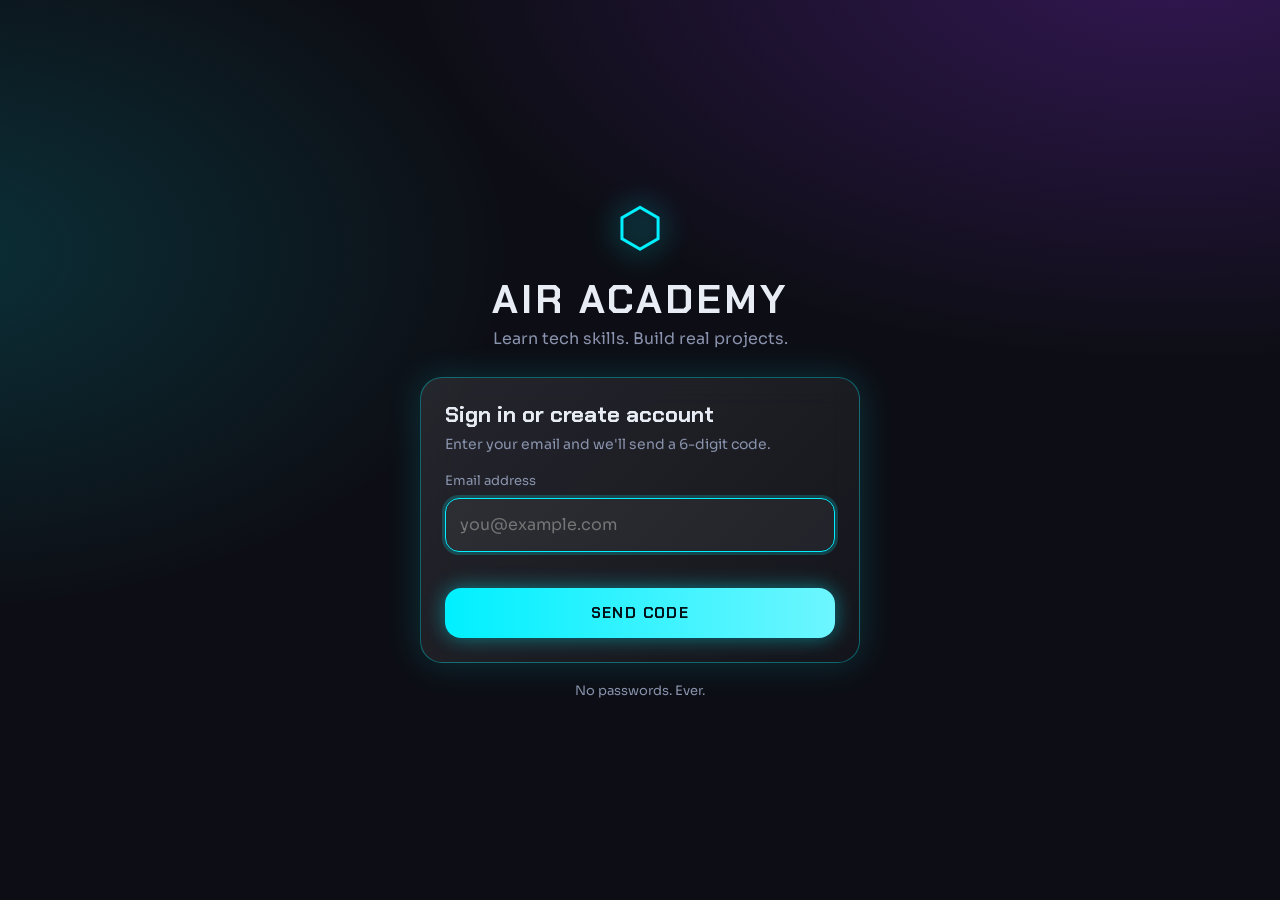
==== static/index.html @ 7a560356 "Add files via upload" ====
<!doctype html>
<html lang="en">
<head>
  <meta charset="utf-8">
  <meta name="viewport" content="width=device-width, initial-scale=1, viewport-fit=cover">
  <meta name="theme-color" content="#0D0E15">
  <title>Air Academy</title>
  <link rel="preconnect" href="https://fonts.googleapis.com">
  <link rel="preconnect" href="https://fonts.gstatic.com" crossorigin>
  <link href="https://fonts.googleapis.com/css2?family=Chakra+Petch:wght@600;700&family=Sora:wght@400;600&display=swap" rel="stylesheet">
  <link rel="stylesheet" href="/static/style.css">
</head>
<body>
  <div class="bg" aria-hidden="true"></div>
  <main id="app" aria-live="polite"></main>
  <div id="sheet" class="sheet" hidden></div>
  <div id="toasts" class="toasts" role="status"></div>
  <script src="https://checkout.flutterwave.com/v3.js"></script>
  <script src="/static/app.js"></script>
</body>
</html>
---- static/style.css ----
:root{
  --bg:#0D0E15; --cyan:#00F0FF; --purple:#8A2BE2; --tx:#E8ECF5; --mut:#8A93AD; --bad:#FF4D8D;
  --glass:linear-gradient(135deg,rgba(255,255,255,.10),rgba(255,255,255,.03));
  --line:rgba(255,255,255,.12);
  color-scheme:dark;
}
*{box-sizing:border-box}
html,body{margin:0;min-height:100%}
body{background:var(--bg);color:var(--tx);font:16px/1.6 Sora,system-ui,sans-serif;
  padding:env(safe-area-inset-top) env(safe-area-inset-right) env(safe-area-inset-bottom) env(safe-area-inset-left)}
body.lock{overflow:hidden}
h1,h2,h3{font-family:'Chakra Petch',system-ui,sans-serif;line-height:1.15;margin:0}
.bg{position:fixed;inset:0;z-index:-1;pointer-events:none;
  background:radial-gradient(60% 45% at 92% -5%,rgba(138,43,226,.30),transparent),
             radial-gradient(45% 40% at -5% 28%,rgba(0,240,255,.15),transparent),var(--bg)}
main{max-width:1100px;margin:0 auto;padding:clamp(14px,3vw,32px)}
button{font:inherit;color:inherit;cursor:pointer}
:focus-visible{outline:2px solid var(--cyan);outline-offset:3px}

/* glass */
.glass{background:var(--glass);border:1px solid var(--line);border-radius:22px;
  -webkit-backdrop-filter:blur(16px);backdrop-filter:blur(16px)}

/* login */
.login{min-height:calc(100vh - 64px);display:grid;place-items:center}
.login-box{width:min(440px,100%);text-align:center;animation:rise .55s both}
.logo{font-size:54px;color:var(--cyan);animation:pulse 2.4s ease-in-out infinite;filter:drop-shadow(0 0 14px var(--cyan))}
.login h1{font-size:clamp(30px,8vw,40px);letter-spacing:3px;margin:.1em 0}
.sub{color:var(--mut);margin:0 0 26px}
.panel{padding:24px;text-align:left;border-color:rgba(0,240,255,.35);box-shadow:0 0 34px rgba(0,240,255,.16)}
.panel h2{font-size:22px;margin-bottom:6px}
.panel p{color:var(--mut);font-size:14px;margin:0 0 16px}
label{display:block;font-size:13px;color:var(--mut);margin-bottom:6px}
input{width:100%;background:rgba(255,255,255,.05);border:1px solid var(--line);border-radius:14px;
  color:var(--tx);font:inherit;padding:13px 14px}
input:focus{outline:none;border-color:var(--cyan);box-shadow:0 0 0 3px rgba(0,240,255,.2)}
input.code{font:700 30px 'Chakra Petch',monospace;letter-spacing:.5em;text-align:center;padding-left:.5em}
.err{color:var(--bad);font-size:13.5px;min-height:1.4em;margin:8px 0 0}
.note{color:var(--mut);font-size:13px;margin-top:18px}
.linkbtn{background:none;border:0;color:var(--cyan);padding:6px 2px;font-size:14px}
.linkbtn:disabled{color:var(--mut);cursor:default}

/* buttons */
.btn{width:100%;border:0;border-radius:16px;padding:15px 20px;font:700 15px 'Chakra Petch',sans-serif;letter-spacing:1.4px;
  color:#04121a;background:linear-gradient(90deg,var(--cyan),#6df6ff);transition:transform .12s,filter .2s;
  box-shadow:0 0 20px rgba(0,240,255,.45)}
.btn:hover{filter:brightness(1.1)}
.btn:active{transform:scale(.97)}
.btn:disabled{opacity:.6;cursor:wait}
.btn.premium{color:#fff;background:linear-gradient(90deg,var(--purple),#5b8cff);animation:halo 1.8s ease-in-out infinite;padding:16px 22px}
.btn.premium small{display:block;font:600 14px Sora,sans-serif;letter-spacing:.2px;opacity:.95;margin-top:2px}
.spin{display:inline-block;width:18px;height:18px;border:2.5px solid rgba(255,255,255,.35);border-top-color:#fff;border-radius:50%;animation:rot .8s linear infinite;vertical-align:middle}

/* header */
.head{padding:20px 22px;margin-bottom:20px;border-color:rgba(0,240,255,.35);box-shadow:0 0 34px rgba(0,240,255,.14);animation:rise .5s both}
.head-top{display:flex;align-items:center;gap:12px;flex-wrap:wrap}
.badge{display:inline-flex;align-items:center;gap:8px;padding:6px 13px;border-radius:99px;font:700 11.5px 'Chakra Petch',sans-serif;
  letter-spacing:1.5px;color:var(--cyan);background:rgba(0,240,255,.12);border:1px solid rgba(0,240,255,.7);box-shadow:0 0 16px rgba(0,240,255,.4)}
.badge i{width:8px;height:8px;border-radius:50%;background:var(--cyan);animation:blink 1.1s ease-in-out infinite alternate}
.spacer{flex:1}
.ghost{background:none;border:1px solid var(--line);border-radius:12px;color:var(--mut);padding:7px 14px;font-size:14px}
.ghost:hover{color:var(--tx);border-color:var(--cyan)}
.welcome{color:var(--mut);margin:14px 0 0;font-size:14px}
.email{font:700 clamp(18px,4vw,24px) 'Chakra Petch',sans-serif;word-break:break-all}
.meter{height:6px;border-radius:6px;background:rgba(255,255,255,.08);margin:14px 0 6px;overflow:hidden}
.meter i{display:block;height:100%;background:linear-gradient(90deg,var(--cyan),var(--purple));transition:width .7s cubic-bezier(.2,.8,.2,1)}
.meta{color:var(--mut);font-size:13px}

/* grid + cards */
.grid{display:grid;grid-template-columns:repeat(auto-fill,minmax(250px,1fr));gap:16px;padding-bottom:40px}
.card{--c:var(--purple);text-align:left;padding:0;overflow:hidden;display:flex;flex-direction:column;
  border-color:color-mix(in srgb,var(--c) 50%,transparent);box-shadow:0 0 26px color-mix(in srgb,var(--c) 22%,transparent);
  transition:transform .22s,box-shadow .22s;animation:rise .5s both;animation-delay:calc(var(--i)*55ms)}
.card.open{--c:var(--cyan)}
.card:hover{transform:translateY(-4px);box-shadow:0 0 38px color-mix(in srgb,var(--c) 40%,transparent)}
.card.still{animation:none}
.cover{height:130px;display:grid;place-items:center;font-size:46px;
  background:linear-gradient(135deg,color-mix(in srgb,var(--c) 38%,transparent),var(--bg));background-size:cover;background-position:center}
.card-body{padding:14px 16px 16px;display:flex;flex-direction:column;gap:6px;flex:1}
.card h3{font-size:18px}
.card .meta{margin-bottom:8px}
.chip{margin-top:auto;align-self:flex-start;display:inline-flex;align-items:center;gap:7px;padding:5px 12px;border-radius:99px;
  font:700 12.5px 'Chakra Petch',sans-serif;color:var(--c);background:color-mix(in srgb,var(--c) 14%,transparent);border:1px solid color-mix(in srgb,var(--c) 65%,transparent)}
.chip svg{width:15px;height:15px;fill:currentColor}

/* course sheet */
.sheet{position:fixed;inset:0;z-index:20;overflow-y:auto;background:rgba(13,14,21,.88);-webkit-backdrop-filter:blur(8px);backdrop-filter:blur(8px);
  padding:max(14px,env(safe-area-inset-top)) 14px 40px;animation:fade .25s both}
.sheet[hidden]{display:none}
.sheet-in{max-width:760px;margin:0 auto;animation:rise .4s both}
.back{margin:6px 0 14px}
.intro{padding:22px;margin-bottom:18px}
.intro h2{font-size:clamp(24px,5vw,32px);margin-bottom:8px}
.intro p{margin:0;color:var(--mut)}
.wrap{position:relative;min-height:380px;border-radius:22px;overflow:hidden}
.lessons{display:grid;gap:10px;padding:2px}
.lesson{display:flex;align-items:center;gap:14px;padding:14px 16px;border-radius:16px;animation:rise .4s both;animation-delay:calc(var(--i)*40ms)}
.num{flex:none;width:32px;height:32px;border-radius:50%;display:grid;place-items:center;font:700 13px 'Chakra Petch',sans-serif;
  color:var(--cyan);background:rgba(0,240,255,.14)}
.lesson.locked .num{color:#c79bff;background:rgba(138,43,226,.2)}
.lesson span:last-child{margin-left:auto;color:var(--mut)}
.paywall{position:absolute;inset:0;display:grid;place-items:center;padding:18px;background:rgba(13,14,21,.4);
  -webkit-backdrop-filter:blur(14px);backdrop-filter:blur(14px);transition:opacity .7s ease,-webkit-backdrop-filter .7s ease,backdrop-filter .7s ease}
.paywall.lift{opacity:0;-webkit-backdrop-filter:blur(0);backdrop-filter:blur(0);pointer-events:none}
.pay-card{width:min(380px,100%);padding:26px;text-align:center;border-color:rgba(138,43,226,.65);box-shadow:0 0 42px rgba(138,43,226,.4)}
.lockorb{width:68px;height:68px;margin:0 auto 14px;border-radius:50%;display:grid;place-items:center;background:rgba(138,43,226,.2);box-shadow:0 0 30px rgba(138,43,226,.6)}
.lockorb svg{width:32px;height:32px;fill:#fff}
.pay-card h3{font-size:22px;margin-bottom:6px}
.pay-card p{color:var(--mut);font-size:14px;margin:0 0 20px}
.status{color:var(--cyan);font-size:13.5px;min-height:1.4em;margin-top:12px}
.secure{color:var(--mut);font-size:12px;margin-top:10px}

/* toasts */
.toasts{position:fixed;left:50%;bottom:max(18px,env(safe-area-inset-bottom));transform:translateX(-50%);z-index:50;display:grid;gap:8px;width:min(420px,calc(100% - 28px))}
.toast{padding:12px 16px;border-radius:14px;font-size:14.5px;background:rgba(21,23,40,.95);border:1px solid var(--line);animation:rise .3s both}
.toast.ok{border-color:var(--cyan);box-shadow:0 0 20px rgba(0,240,255,.3)}
.toast.bad{border-color:var(--bad)}

@keyframes rise{from{opacity:0;transform:translateY(12px)}}
@keyframes fade{from{opacity:0}}
@keyframes pulse{50%{opacity:.7;transform:scale(.97)}}
@keyframes blink{from{opacity:.3}}
@keyframes rot{to{transform:rotate(360deg)}}
@keyframes halo{50%{box-shadow:0 0 38px rgba(138,43,226,.85),0 0 14px rgba(0,240,255,.4)}0%,100%{box-shadow:0 0 18px rgba(138,43,226,.5)}}
@media (prefers-reduced-motion:reduce){*,*::before,*::after{animation:none!important;transition:none!important}}
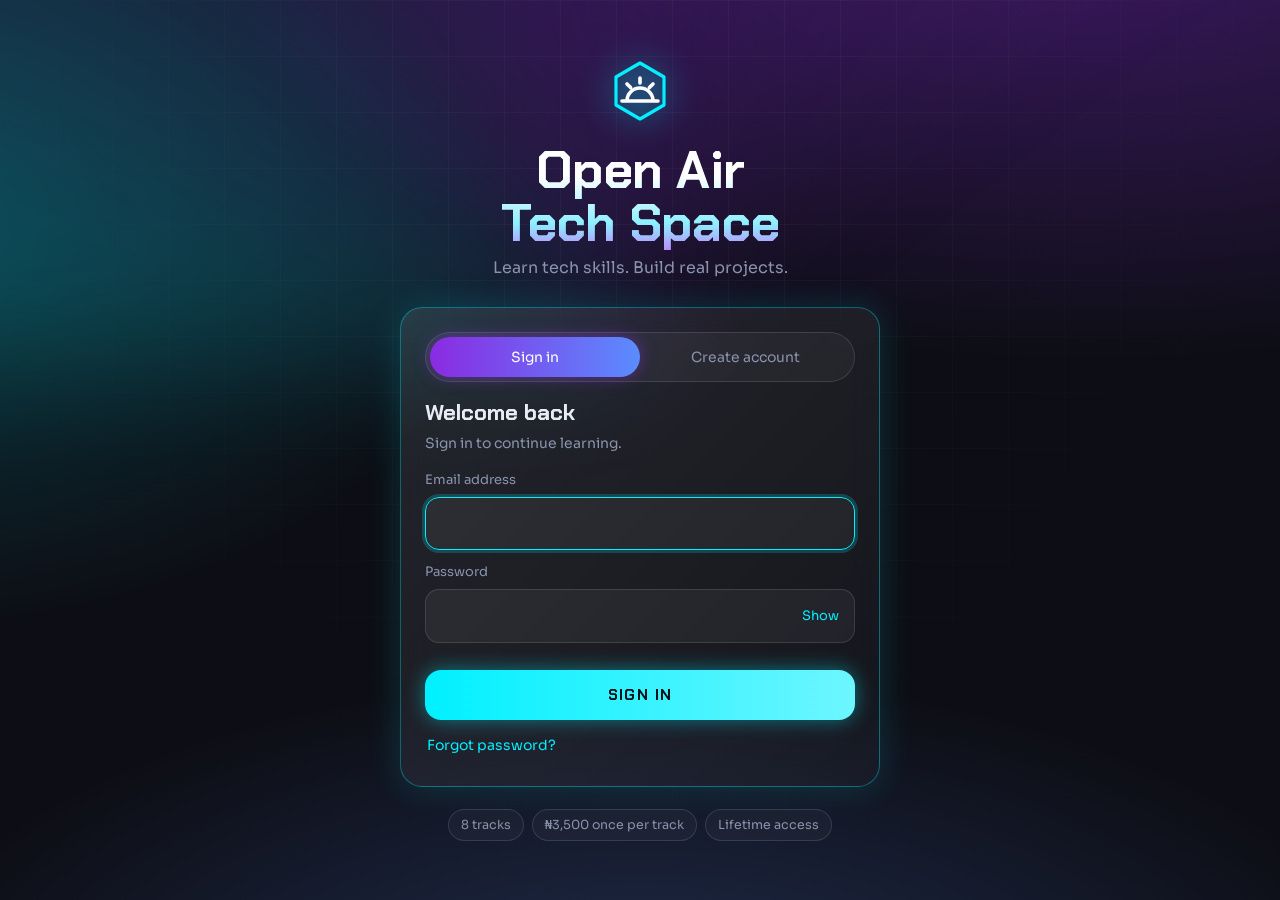
==== commit 00fe2d8e: "Add files via upload" ====
--- a/static/index.html
+++ b/static/index.html
@@ -4,7 +4,9 @@
   <meta charset="utf-8">
   <meta name="viewport" content="width=device-width, initial-scale=1, viewport-fit=cover">
   <meta name="theme-color" content="#0D0E15">
-  <title>Air Academy</title>
+  <title>Open Air Tech Space</title>
+  <meta name="description" content="Hands-on tech courses: web, apps, cloud, AI and more. Sign in with a 6-digit code, pay once per course, keep it for life.">
+  <link rel="icon" href="data:image/svg+xml,%3Csvg xmlns='http://www.w3.org/2000/svg' viewBox='0 0 32 32'%3E%3Cpath d='M16 2l12 7v14l-12 7L4 23V9z' fill='%230D0E15' stroke='%2300F0FF' stroke-width='2'/%3E%3Cpath d='M9.5 21a6.5 6.5 0 0 1 13 0M7 21h18' fill='none' stroke='%23fff' stroke-width='2' stroke-linecap='round'/%3E%3C/svg%3E">
   <link rel="preconnect" href="https://fonts.googleapis.com">
   <link rel="preconnect" href="https://fonts.gstatic.com" crossorigin>
   <link href="https://fonts.googleapis.com/css2?family=Chakra+Petch:wght@600;700&family=Sora:wght@400;600&display=swap" rel="stylesheet">
@@ -12,10 +14,11 @@
 </head>
 <body>
   <div class="bg" aria-hidden="true"></div>
-  <main id="app" aria-live="polite"></main>
+  <main id="app" aria-live="polite"><noscript>Open Air Tech Space needs JavaScript to run.</noscript></main>
   <div id="sheet" class="sheet" hidden></div>
   <div id="toasts" class="toasts" role="status"></div>
   <script src="https://checkout.flutterwave.com/v3.js"></script>
   <script src="/static/app.js"></script>
+  <script src="/static/learn.js"></script>
 </body>
-</html>
+</html>
--- a/static/style.css
+++ b/static/style.css
@@ -123,3 +123,239 @@
 @keyframes rot{to{transform:rotate(360deg)}}
 @keyframes halo{50%{box-shadow:0 0 38px rgba(138,43,226,.85),0 0 14px rgba(0,240,255,.4)}0%,100%{box-shadow:0 0 18px rgba(138,43,226,.5)}}
 @media (prefers-reduced-motion:reduce){*,*::before,*::after{animation:none!important;transition:none!important}}
+
+/* ===== Open Air Tech Space: v2 theme ===== */
+:root{--sky:#5b8cff}
+.bg{overflow:hidden;background:radial-gradient(70% 50% at 85% -10%,rgba(138,43,226,.38),transparent),radial-gradient(50% 45% at -10% 25%,rgba(0,240,255,.2),transparent),radial-gradient(60% 40% at 50% 115%,rgba(91,140,255,.25),transparent),var(--bg)}
+.bg::before{content:"";position:absolute;inset:0;background-image:linear-gradient(rgba(255,255,255,.035) 1px,transparent 1px),linear-gradient(90deg,rgba(255,255,255,.035) 1px,transparent 1px);background-size:56px 56px;-webkit-mask-image:radial-gradient(ellipse at 50% 0,#000 20%,transparent 75%);mask-image:radial-gradient(ellipse at 50% 0,#000 20%,transparent 75%)}
+.bg::after{content:"";position:absolute;left:-20%;right:-20%;top:-30%;height:70%;background:conic-gradient(from 200deg at 50% 100%,transparent,rgba(0,240,255,.14),rgba(138,43,226,.18),transparent 60%);filter:blur(60px);animation:drift 16s ease-in-out infinite alternate}
+@keyframes drift{to{transform:translateX(8%) rotate(4deg)}}
+
+/* brand mark */
+.mk{width:1em;height:1em;overflow:visible}
+.mk .hx{fill:rgba(0,240,255,.08);stroke:var(--cyan);stroke-width:1.6;stroke-linejoin:round}
+.mk .sn{fill:none;stroke:#fff;stroke-width:1.8;stroke-linecap:round}
+.logo{font-size:64px;line-height:1;animation:none;margin-bottom:10px;filter:drop-shadow(0 0 18px rgba(0,240,255,.65))}
+.login h1{font-size:clamp(36px,10vw,52px);letter-spacing:-.5px;line-height:1.02;background:linear-gradient(180deg,#fff 30%,#8defff 75%,#b98cff);-webkit-background-clip:text;background-clip:text;color:transparent}
+.perks{list-style:none;display:flex;justify-content:center;gap:8px;flex-wrap:wrap;padding:0;margin:22px 0 0}
+.perks li{font-size:12.5px;color:var(--mut);padding:5px 12px;border:1px solid var(--line);border-radius:99px;background:rgba(255,255,255,.03)}
+
+/* dashboard hero: a sunrise glow on the horizon */
+.hero{position:relative;overflow:hidden;border-radius:28px;padding:clamp(18px,3vw,30px);margin-bottom:22px;border:1px solid rgba(0,240,255,.3);
+  background:linear-gradient(135deg,rgba(138,43,226,.28),rgba(13,14,21,.6) 55%,rgba(0,240,255,.14));box-shadow:0 0 60px rgba(138,43,226,.22);animation:rise .6s both}
+.hero::after{content:"";position:absolute;left:-10%;right:-10%;bottom:-60%;height:90%;border-radius:50%;pointer-events:none;opacity:.6;
+  background:radial-gradient(closest-side,rgba(0,240,255,.5),rgba(138,43,226,.25) 55%,transparent);filter:blur(10px)}
+.hero>*{position:relative;z-index:1}
+.hero-top{display:flex;align-items:center;gap:10px;flex-wrap:wrap}
+.brandmark{display:inline-flex;align-items:center;gap:10px;font:700 17px 'Chakra Petch',sans-serif}
+.brandmark .mk{font-size:28px}
+.hero-body{display:flex;align-items:center;justify-content:space-between;gap:24px;margin-top:clamp(24px,5vw,46px)}
+.hero-body>div:first-child{min-width:0}
+.hero .welcome{margin:0 0 10px;overflow-wrap:anywhere}
+.hero h1{font-size:clamp(40px,9vw,76px);letter-spacing:-1px;line-height:.98;background:linear-gradient(180deg,#fff 30%,#8defff);-webkit-background-clip:text;background-clip:text;color:transparent}
+.lede{color:#b9c1d9;max-width:34ch;margin:14px 0 0}
+.ring{--p:0;flex:none;width:clamp(104px,20vw,150px);aspect-ratio:1;border-radius:50%;display:grid;place-items:center;
+  background:conic-gradient(var(--cyan) calc(var(--p)*1%),rgba(255,255,255,.1) 0);box-shadow:0 0 30px rgba(0,240,255,.3)}
+.ring>div{width:80%;aspect-ratio:1;border-radius:50%;display:grid;place-content:center;text-align:center;background:#0f1120}
+.ring strong{font:700 clamp(28px,6vw,44px)/1 'Chakra Petch',sans-serif}
+.ring span{font-size:11.5px;color:var(--mut)}
+
+/* search + filter */
+.toolbar{display:flex;gap:12px;flex-wrap:wrap;align-items:center;margin-bottom:18px}
+.toolbar input{flex:1 1 220px;width:auto;border-radius:99px;padding:12px 18px;-webkit-appearance:none;appearance:none}
+.seg{display:inline-flex;padding:4px;border-radius:99px;border:1px solid var(--line);background:rgba(255,255,255,.04)}
+.seg button{border:0;background:none;color:var(--mut);padding:8px 14px;border-radius:99px;font-size:14px;transition:background .2s,color .2s}
+.seg button[aria-pressed=true]{background:linear-gradient(90deg,var(--purple),var(--sky));color:#fff;box-shadow:0 0 16px rgba(138,43,226,.5)}
+.empty{grid-column:1/-1;text-align:center;color:var(--mut);padding:40px 0}
+
+/* cards: each track gets its own hue; border and chip still show locked (amethyst) vs unlocked (cyan) */
+.card{border-radius:24px}
+.cover{position:relative;height:150px;overflow:hidden;background:radial-gradient(120% 120% at 20% 0,hsl(var(--h,260) 95% 60%/.55),transparent 60%),radial-gradient(90% 90% at 100% 100%,hsl(calc(var(--h,260) + 50) 95% 55%/.35),transparent),#12142a;background-size:cover;background-position:center}
+.cover::before{content:"";position:absolute;inset:0;background:repeating-linear-gradient(115deg,rgba(255,255,255,.05) 0 1px,transparent 1px 14px)}
+.cover .ico{position:relative;font-size:54px;filter:drop-shadow(0 8px 18px rgba(0,0,0,.45))}
+.blurb{margin:0;color:var(--mut);font-size:13.5px;line-height:1.5;display:-webkit-box;-webkit-line-clamp:3;-webkit-box-orient:vertical;overflow:hidden}
+.foot{margin-top:auto;padding-top:12px;display:flex;align-items:center;justify-content:space-between;gap:8px}
+.card .foot .meta{margin:0}
+.card .foot .chip{margin-top:0}
+.mini,.prog{height:5px;border-radius:5px;background:rgba(255,255,255,.1);overflow:hidden}
+.mini{margin-top:12px}.prog{margin-top:16px;height:6px}
+.mini i,.prog i{display:block;height:100%;background:linear-gradient(90deg,var(--cyan),var(--purple));transition:width .4s}
+.intro .meta{margin-top:8px}
+
+/* lessons */
+.lesson{width:100%;text-align:left;font:inherit;color:inherit}
+button.lesson{transition:border-color .2s}
+button.lesson:hover{border-color:var(--cyan)}
+button.lesson.done{border-color:rgba(0,240,255,.55)}
+button.lesson.done .num{background:var(--cyan);color:#04121a}
+.lesson .tick{color:var(--mut);font-size:17px}
+.lesson.done .tick{color:var(--cyan)}
+
+/* unlock celebration */
+.confetti{position:fixed;inset:0;pointer-events:none;z-index:60;overflow:hidden}
+.confetti i{position:absolute;top:35%;width:8px;height:14px;border-radius:2px;animation:fall var(--d) cubic-bezier(.2,.7,.3,1) both}
+@keyframes fall{to{transform:translate(var(--x),var(--y)) rotate(var(--r));opacity:0}}
+@media(max-width:560px){.seg{width:100%}.seg button{flex:1;padding:8px 6px}}
+
+/* lesson pages: same content and layout as teachers.html */
+.les{display:block;border-radius:18px;overflow:hidden;animation:rise .4s both;animation-delay:calc(var(--i)*40ms)}
+.les[open]{border-color:rgba(0,240,255,.45)}
+.les summary{display:flex;align-items:center;gap:14px;padding:14px 16px;cursor:pointer;list-style:none}
+.les summary::-webkit-details-marker{display:none}
+.les .t{font-weight:600}
+.les .tick{margin-left:auto;color:var(--mut);font-size:17px}
+.les.done .tick{color:var(--cyan)}
+.les.done .num{background:var(--cyan);color:#04121a}
+.les .chev{color:var(--mut);font-size:12px;transition:transform .2s}
+.les[open] .chev{transform:rotate(90deg)}
+.body{padding:2px 16px 16px 64px}
+.body p{margin:0 0 12px;color:#c9d0e4}
+.body h4{margin:14px 0 6px;font:700 14px 'Chakra Petch',sans-serif;color:var(--cyan)}
+.body h4:first-child{margin-top:4px}
+.body ul{margin:0 0 12px;padding-left:20px;color:#c9d0e4}
+.body li{margin:3px 0}
+.body .act{padding:12px 14px;border-radius:14px;border:1px solid rgba(138,43,226,.55);background:rgba(138,43,226,.12);margin:0 0 14px}
+.body .act h4{margin:0 0 4px;color:#c79bff}
+.body .act p{margin:0}
+.body label{display:block;font-size:13px;color:var(--mut);margin-bottom:6px}
+.body textarea{width:100%;min-height:96px;resize:vertical;padding:12px 14px;border-radius:14px;border:1px solid var(--line);background:rgba(255,255,255,.05);color:var(--tx);font:inherit}
+.body textarea:focus{outline:none;border-color:var(--cyan);box-shadow:0 0 0 3px rgba(0,240,255,.2)}
+.pills{display:flex;gap:10px;flex-wrap:wrap;margin-top:16px}
+.pill{padding:9px 16px;border-radius:99px;border:1px solid var(--line);background:rgba(255,255,255,.06);font-size:14px;transition:border-color .2s}
+.pill:hover{border-color:var(--cyan)}
+.markdone{margin-top:12px}
+.markdone[aria-pressed=true]{border-color:var(--cyan);color:var(--cyan)}
+@media(max-width:560px){.body{padding-left:16px}}
+@media print{
+  body.lock{overflow:visible}
+  body,.sheet{background:#fff!important;color:#111}
+  .bg,main,.toasts,.back,.pills,.prog,.markdone,.paywall{display:none!important}
+  .sheet{position:static;overflow:visible;padding:0;-webkit-backdrop-filter:none;backdrop-filter:none}
+  .intro,.les{background:none;border:1px solid #bbb;box-shadow:none;color:#111}
+  .intro p,.body p,.body li,.body label,.meta{color:#333}
+  .les .chev,.les .tick{display:none}
+  .body textarea{border:1px solid #bbb;background:none;color:#111}
+}
+
+/* 8 tracks sit best as two rows of four; locked lessons are blurred directly so the paywall always reads clearly */
+.grid{grid-template-columns:repeat(auto-fill,minmax(232px,1fr))}
+.wrap.locked .lessons{filter:blur(5px);opacity:.8}
+
+/* ===== v3: accounts, lesson reader, quizzes, CA record, certificate, project studio ===== */
+.login-box{width:min(480px,100%)}
+.tabs{display:flex;padding:4px;border-radius:99px;border:1px solid var(--line);background:rgba(255,255,255,.04);margin-bottom:18px}
+.tabs button{flex:1;border:0;background:none;color:var(--mut);padding:9px 10px;border-radius:99px;font-size:14px}
+.tabs button[aria-pressed=true]{background:linear-gradient(90deg,var(--purple),var(--sky));color:#fff;box-shadow:0 0 16px rgba(138,43,226,.5)}
+select{width:100%;background:rgba(255,255,255,.05);border:1px solid var(--line);border-radius:14px;color:var(--tx);font:inherit;padding:13px 14px}
+select:focus{outline:none;border-color:var(--cyan);box-shadow:0 0 0 3px rgba(0,240,255,.2)}
+option{background:#151830;color:#E8ECF5}
+input[type=date]{color-scheme:dark}
+.panel label{margin-top:12px}
+.panel label:first-child{margin-top:0}
+.two{display:grid;grid-template-columns:1fr 1fr;gap:10px}
+.pw{position:relative}.pw input{padding-right:72px}
+.eye{position:absolute;right:6px;top:50%;transform:translateY(-50%);background:none;border:0;color:var(--cyan);font-size:13px;padding:8px 10px}
+.panel .hint{margin:6px 0 0;font-size:12.5px}
+.row{display:flex;justify-content:space-between;margin-top:8px}
+.pills .btn{width:auto;padding:12px 22px}
+.pill.hot{border-color:var(--cyan);color:var(--cyan)}
+.pill[disabled]{opacity:.45;cursor:not-allowed}
+.btn.read{width:auto;margin:6px 0 14px;padding:12px 20px}
+.tag{font-size:11.5px;padding:2px 10px;border-radius:99px;color:var(--cyan);border:1px solid rgba(0,240,255,.6);background:rgba(0,240,255,.1);white-space:nowrap}
+
+/* lesson reader */
+.reader{padding-bottom:30px}
+.crumb{display:flex;justify-content:space-between;gap:12px;color:var(--mut);font-size:13px;margin:6px 0 10px}
+.reader h2{font-size:clamp(28px,6vw,40px);letter-spacing:-.5px;margin-bottom:14px}
+.lead{font-size:18px;line-height:1.7;color:#d6dcee;padding-left:16px;border-left:3px solid var(--cyan);margin:0 0 22px}
+.fig{margin:0 0 28px;padding:16px;border-radius:20px;border:1px solid var(--line);background:rgba(255,255,255,.04)}
+.fig svg{width:100%;height:auto;display:block}
+.fig figcaption{margin-top:10px;font-size:13.5px;color:var(--mut);text-align:center}
+.reader section{margin:0 0 30px}
+.reader h3{display:flex;align-items:center;gap:12px;font-size:22px;margin:0 0 12px}
+.reader h3 span{flex:none;width:32px;height:32px;border-radius:50%;display:grid;place-items:center;font:700 14px 'Chakra Petch',sans-serif;color:#04121a;background:var(--cyan)}
+.reader p,.reader li{font-size:16.5px;line-height:1.75;color:#cfd5e8}
+.reader p{margin:0 0 14px}
+.reader ul,.reader ol{margin:0 0 14px;padding-left:22px}
+.reader li{margin:6px 0}
+.reader b{color:#fff}
+.pbox{margin:0 0 16px;padding:14px 16px;border-radius:14px;border:1px dashed rgba(0,240,255,.55);background:rgba(0,240,255,.06);font-size:15.5px;line-height:1.7;color:#e9fbff}
+.pbox small{display:block;margin-bottom:6px;font:700 12px 'Chakra Petch',sans-serif;color:var(--cyan)}
+.reader .terms{padding:18px;border-radius:20px;border:1px solid var(--line);background:rgba(255,255,255,.04)}
+.terms dl{margin:0;display:grid;grid-template-columns:max-content 1fr;gap:8px 18px}
+.terms dt{font-weight:600;color:var(--cyan)}
+.terms dd{margin:0;color:#cfd5e8}
+.oops li::marker{content:"✕  ";color:var(--bad)}
+.reader .quiz{padding:20px;border-radius:22px;border:1px solid rgba(138,43,226,.55);background:rgba(138,43,226,.1)}
+.q{border:0;padding:0;margin:0 0 20px;min-width:0}
+.q legend{font-weight:600;font-size:16.5px;margin-bottom:10px;padding:0}
+.opt{display:flex;gap:10px;align-items:flex-start;padding:11px 14px;margin:0 0 8px;border:1px solid var(--line);border-radius:14px;cursor:pointer;color:var(--tx);font-size:15.5px;line-height:1.5;background:rgba(255,255,255,.04)}
+.opt input{width:18px;height:18px;padding:0;flex:none;margin:3px 0 0;accent-color:#00F0FF}
+.opt:has(input:checked){border-color:var(--cyan);background:rgba(0,240,255,.1)}
+.opt.right{border-color:#3ddc97;background:rgba(61,220,151,.12)}
+.q.no .opt:has(input:checked):not(.right){border-color:var(--bad);background:rgba(255,77,141,.12)}
+.reader .why,.why{margin:8px 0 0;font-size:14.5px;color:#cfd5e8}
+.q.ok .why b{color:#3ddc97}.q.no .why b{color:var(--bad)}
+.score{font:700 20px 'Chakra Petch',sans-serif;margin:6px 0 12px}
+.exam{padding:20px;margin-bottom:20px}
+
+/* CA record + certificate */
+.stats{display:grid;grid-template-columns:repeat(3,1fr);gap:12px;margin-bottom:16px}
+.stats div{padding:16px;border-radius:18px;border:1px solid var(--line);background:rgba(255,255,255,.05);text-align:center}
+.stats strong{display:block;font:700 clamp(26px,6vw,38px)/1.1 'Chakra Petch',sans-serif}
+.stats span{font-size:13px;color:var(--mut)}
+.stats .pass{border-color:var(--cyan);box-shadow:0 0 24px rgba(0,240,255,.25)}
+.tablewrap{margin-bottom:16px;overflow-x:auto;padding:6px 12px}
+table{width:100%;border-collapse:collapse;font-size:14.5px}
+th,td{text-align:left;padding:10px 8px;border-bottom:1px solid var(--line)}
+th{color:var(--mut);font-weight:600;font-size:13px}
+tr:last-child td{border-bottom:0}
+.next{margin-bottom:0}.next h3{margin-bottom:6px;font-size:20px}
+.certbox canvas{width:100%;height:auto;display:block;border-radius:14px;border:1px solid var(--line);box-shadow:0 0 40px rgba(0,240,255,.2);margin-top:16px}
+#certprint{display:none}
+
+/* project studio */
+.studio{padding:22px;margin-bottom:20px}
+.chips{display:flex;flex-wrap:wrap;gap:8px;margin-bottom:10px}
+.chipb{padding:8px 14px;border-radius:99px;border:1px solid var(--line);background:rgba(255,255,255,.05);font-size:14px;color:var(--mut)}
+.chipb[aria-pressed=true]{color:#fff;border-color:var(--purple);background:linear-gradient(90deg,rgba(138,43,226,.5),rgba(91,140,255,.35))}
+.studio .seg{display:flex;margin-bottom:6px}.studio .seg button{flex:1}
+.studio .btn{margin-top:10px}
+.brief{padding:24px}
+.brief h2{font-size:26px;margin:4px 0 10px}
+.brief h4{margin:18px 0 6px;font:700 15px 'Chakra Petch',sans-serif;color:var(--cyan)}
+.brief p,.brief li{color:#cfd5e8}
+.brief ol,.brief ul{margin:0;padding-left:22px}
+.brief li{margin:5px 0}
+.brief td:last-child{text-align:right;width:70px}
+
+@media(max-width:560px){.terms dl{grid-template-columns:1fr;gap:0}.terms dd{margin-bottom:10px}.two{grid-template-columns:1fr}.stats{gap:8px}.stats div{padding:12px 6px}}
+@media print{
+  .studio,.crumb .hot{display:none!important}
+  .brief{background:none;border:1px solid #bbb;box-shadow:none;color:#111}
+  .brief p,.brief li,.brief td,.brief h4{color:#222}
+  body.printcert>*:not(#certprint){display:none!important}
+  body.printcert #certprint{display:block}
+  #certprint img{width:100%}
+}
+
+/* full lessons are single-tap cards */
+button.lesson.deep{cursor:pointer;transition:border-color .2s,transform .2s}
+button.lesson.deep:hover{border-color:var(--cyan);transform:translateY(-2px)}
+.lesson.deep .t{font-weight:600}
+.lesson.deep .tick{margin-left:auto;color:var(--mut);font-size:17px}
+.lesson.deep .chev{margin-left:0;color:var(--mut);font-size:12px}
+.lesson.deep.done .tick{color:var(--cyan)}
+.lesson.deep.done .num{background:var(--cyan);color:#04121a}
+.reader textarea{width:100%;min-height:110px;resize:vertical;padding:12px 14px;border-radius:14px;border:1px solid var(--line);background:rgba(255,255,255,.05);color:var(--tx);font:inherit}
+.reader textarea:focus{outline:none;border-color:var(--cyan);box-shadow:0 0 0 3px rgba(0,240,255,.2)}
+
+/* polish after browser review */
+.panel .err{color:var(--bad);font-size:13.5px;min-height:1.4em;margin:8px 0 0}
+.panel .two label{margin-top:12px}
+select,input[type=date]{height:54px}
+.sheet{background:rgba(13,14,21,.96)}
+
+.reader .act{padding:14px 16px;border-radius:16px;border:1px solid rgba(138,43,226,.55);background:rgba(138,43,226,.12)}
+.reader .act h4{margin:0 0 4px;font:700 15px 'Chakra Petch',sans-serif;color:#c79bff}
+.reader .act p{margin:0}
